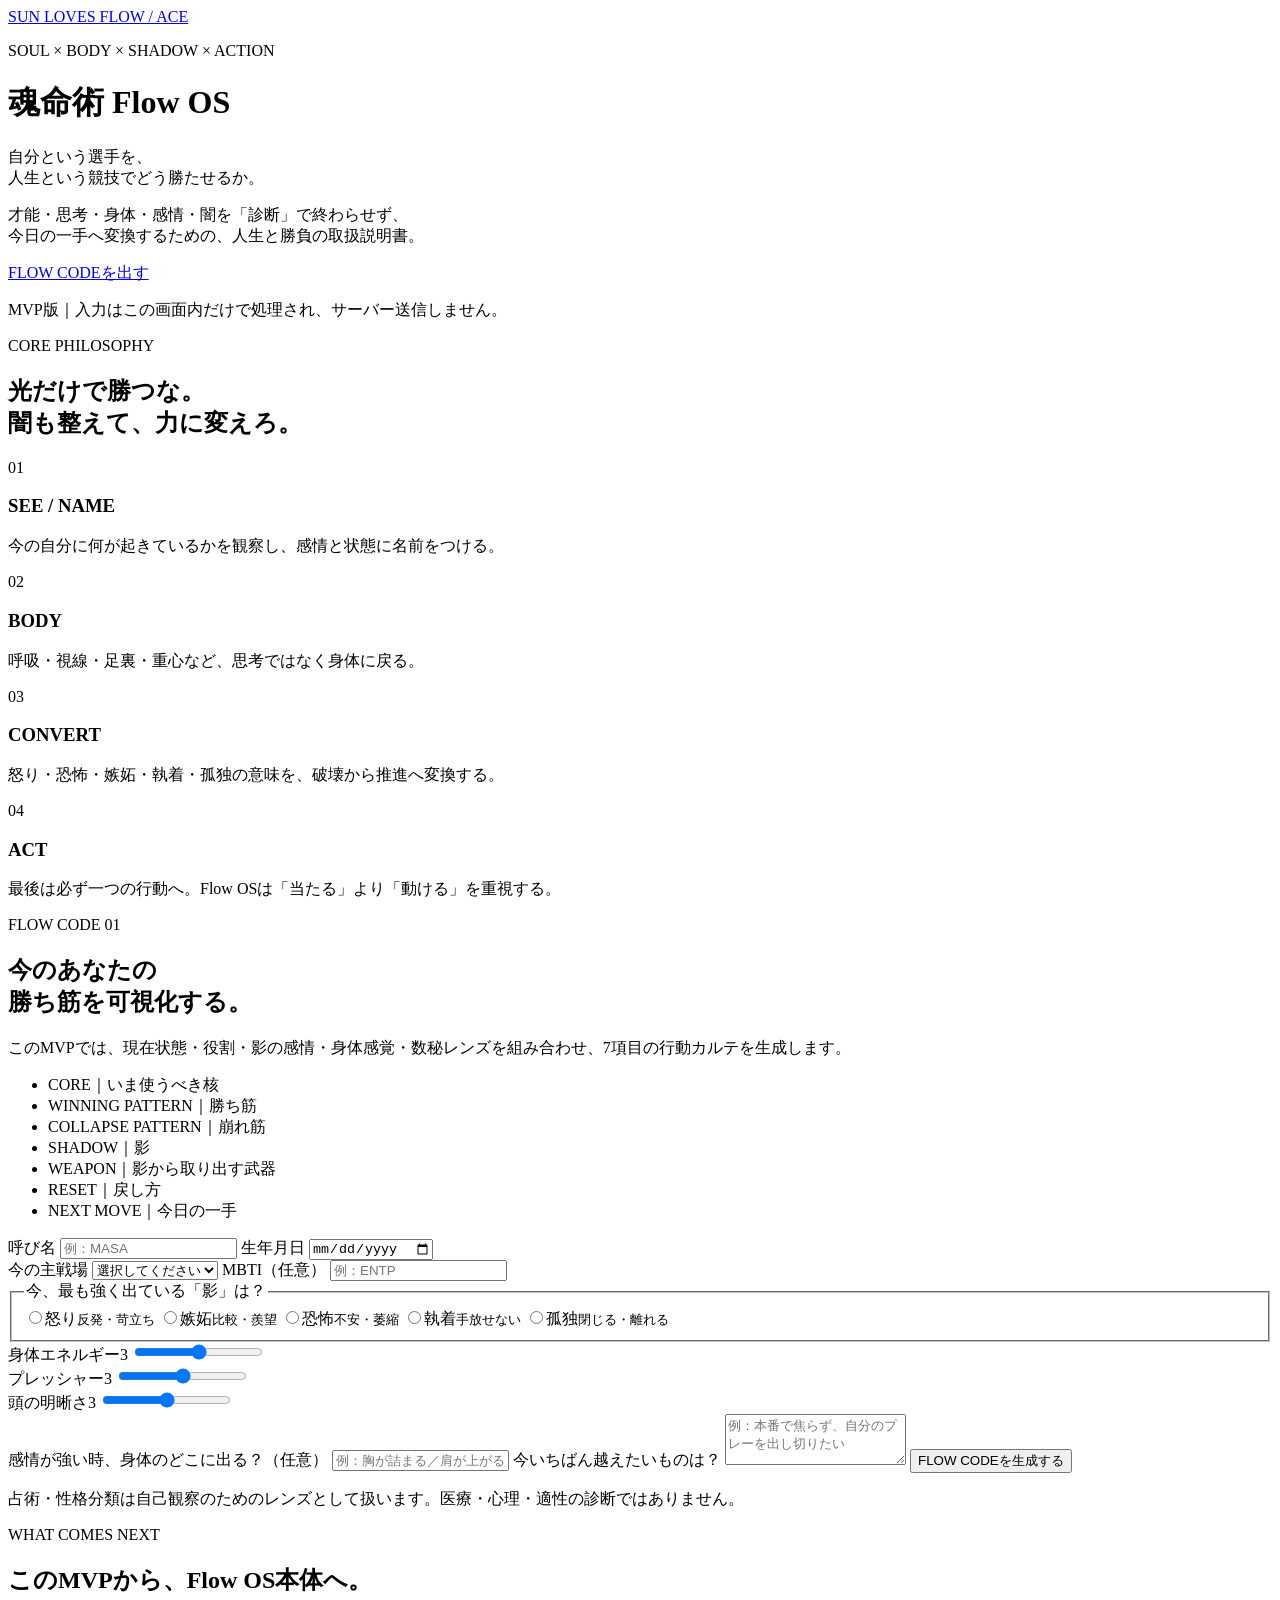
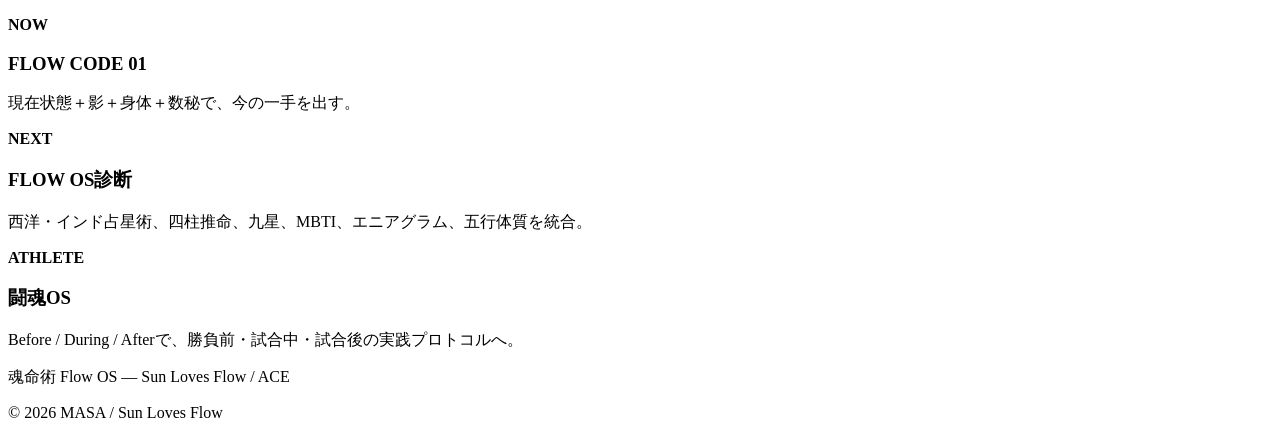
==== flow-os/index.html @ eaa421e2 "feat: add Flow OS diagnostic MVP" ====
<!DOCTYPE html>
<html lang="ja">
<head>
  <meta charset="UTF-8">
  <meta name="viewport" content="width=device-width, initial-scale=1.0">
  <meta name="description" content="魂命術 Flow OS｜自分という選手を、人生という競技でどう勝たせるか。">
  <title>魂命術 Flow OS｜人生と勝負の取扱説明書</title>
  <link rel="preconnect" href="https://fonts.googleapis.com">
  <link rel="preconnect" href="https://fonts.gstatic.com" crossorigin>
  <link href="https://fonts.googleapis.com/css2?family=Inter:wght@400;600;700;800&family=Noto+Sans+JP:wght@400;500;700;900&display=swap" rel="stylesheet">
  <link rel="stylesheet" href="./styles.css">
</head>
<body>
  <header class="hero">
    <div class="hero-glow hero-glow-a"></div>
    <div class="hero-glow hero-glow-b"></div>
    <div class="wrap hero-inner">
      <a class="brand" href="/">SUN LOVES FLOW / ACE</a>
      <p class="eyebrow">SOUL × BODY × SHADOW × ACTION</p>
      <h1>魂命術 <span>Flow OS</span></h1>
      <p class="hero-copy">自分という選手を、<br class="mobile-break">人生という競技でどう勝たせるか。</p>
      <p class="hero-sub">才能・思考・身体・感情・闇を「診断」で終わらせず、<br>今日の一手へ変換するための、人生と勝負の取扱説明書。</p>
      <a class="primary-button" href="#flow-check">FLOW CODEを出す</a>
      <p class="hero-note">MVP版｜入力はこの画面内だけで処理され、サーバー送信しません。</p>
    </div>
  </header>

  <main>
    <section class="concept section-dark">
      <div class="wrap">
        <p class="section-kicker">CORE PHILOSOPHY</p>
        <h2>光だけで勝つな。<br>闇も整えて、力に変えろ。</h2>
        <div class="concept-grid">
          <article class="concept-card">
            <span>01</span><h3>SEE / NAME</h3><p>今の自分に何が起きているかを観察し、感情と状態に名前をつける。</p>
          </article>
          <article class="concept-card">
            <span>02</span><h3>BODY</h3><p>呼吸・視線・足裏・重心など、思考ではなく身体に戻る。</p>
          </article>
          <article class="concept-card">
            <span>03</span><h3>CONVERT</h3><p>怒り・恐怖・嫉妬・執着・孤独の意味を、破壊から推進へ変換する。</p>
          </article>
          <article class="concept-card">
            <span>04</span><h3>ACT</h3><p>最後は必ず一つの行動へ。Flow OSは「当たる」より「動ける」を重視する。</p>
          </article>
        </div>
      </div>
    </section>

    <section id="flow-check" class="diagnosis-section">
      <div class="wrap diagnosis-layout">
        <aside class="diagnosis-intro">
          <p class="section-kicker">FLOW CODE 01</p>
          <h2>今のあなたの<br>勝ち筋を可視化する。</h2>
          <p>このMVPでは、現在状態・役割・影の感情・身体感覚・数秘レンズを組み合わせ、7項目の行動カルテを生成します。</p>
          <ul>
            <li>CORE｜いま使うべき核</li>
            <li>WINNING PATTERN｜勝ち筋</li>
            <li>COLLAPSE PATTERN｜崩れ筋</li>
            <li>SHADOW｜影</li>
            <li>WEAPON｜影から取り出す武器</li>
            <li>RESET｜戻し方</li>
            <li>NEXT MOVE｜今日の一手</li>
          </ul>
        </aside>

        <form id="flow-form" class="flow-form">
          <div class="field-grid two">
            <label class="field">
              <span>呼び名</span>
              <input id="name" name="name" type="text" placeholder="例：MASA" maxlength="24" required>
            </label>
            <label class="field">
              <span>生年月日</span>
              <input id="birthdate" name="birthdate" type="date" required>
            </label>
          </div>

          <div class="field-grid two">
            <label class="field">
              <span>今の主戦場</span>
              <select id="role" name="role" required>
                <option value="">選択してください</option>
                <option value="life">人生・自己理解</option>
                <option value="athlete">アスリート・競技</option>
                <option value="coach">指導者・コーチ</option>
                <option value="business">仕事・事業</option>
              </select>
            </label>
            <label class="field">
              <span>MBTI（任意）</span>
              <input id="mbti" name="mbti" type="text" placeholder="例：ENTP" maxlength="4" pattern="[A-Za-z]{4}">
            </label>
          </div>

          <fieldset class="fieldset">
            <legend>今、最も強く出ている「影」は？</legend>
            <div class="shadow-options">
              <label><input type="radio" name="shadow" value="anger" required><span>怒り<small>反発・苛立ち</small></span></label>
              <label><input type="radio" name="shadow" value="jealousy"><span>嫉妬<small>比較・羨望</small></span></label>
              <label><input type="radio" name="shadow" value="fear"><span>恐怖<small>不安・萎縮</small></span></label>
              <label><input type="radio" name="shadow" value="attachment"><span>執着<small>手放せない</small></span></label>
              <label><input type="radio" name="shadow" value="solitude"><span>孤独<small>閉じる・離れる</small></span></label>
            </div>
          </fieldset>

          <div class="slider-block">
            <div class="slider-row">
              <label for="energy">身体エネルギー</label><output id="energy-output">3</output>
              <input id="energy" type="range" min="1" max="5" value="3">
            </div>
            <div class="slider-row">
              <label for="pressure">プレッシャー</label><output id="pressure-output">3</output>
              <input id="pressure" type="range" min="1" max="5" value="3">
            </div>
            <div class="slider-row">
              <label for="clarity">頭の明晰さ</label><output id="clarity-output">3</output>
              <input id="clarity" type="range" min="1" max="5" value="3">
            </div>
          </div>

          <label class="field">
            <span>感情が強い時、身体のどこに出る？（任意）</span>
            <input id="bodySignal" type="text" placeholder="例：胸が詰まる／肩が上がる／胃が重い" maxlength="80">
          </label>

          <label class="field">
            <span>今いちばん越えたいものは？</span>
            <textarea id="challenge" rows="3" placeholder="例：本番で焦らず、自分のプレーを出し切りたい" maxlength="180" required></textarea>
          </label>

          <button class="primary-button form-submit" type="submit">FLOW CODEを生成する</button>
          <p class="form-disclaimer">占術・性格分類は自己観察のためのレンズとして扱います。医療・心理・適性の診断ではありません。</p>
        </form>
      </div>
    </section>

    <section id="result" class="result-section" hidden>
      <div class="wrap">
        <div class="result-head">
          <div>
            <p class="section-kicker">YOUR FLOW CODE</p>
            <h2><span id="result-name"></span> の取扱説明書</h2>
          </div>
          <div class="code-badge"><span id="flow-number">0</span><small>FLOW NUMBER</small></div>
        </div>

        <div class="result-summary">
          <p id="result-summary"></p>
        </div>

        <div class="result-grid">
          <article class="result-card"><span class="result-index">01</span><h3>CORE</h3><p id="core-result"></p></article>
          <article class="result-card"><span class="result-index">02</span><h3>WINNING PATTERN</h3><p id="winning-result"></p></article>
          <article class="result-card"><span class="result-index">03</span><h3>COLLAPSE PATTERN</h3><p id="collapse-result"></p></article>
          <article class="result-card shadow-card"><span class="result-index">04</span><h3>SHADOW</h3><p id="shadow-result"></p></article>
          <article class="result-card weapon-card"><span class="result-index">05</span><h3>WEAPON</h3><p id="weapon-result"></p></article>
          <article class="result-card"><span class="result-index">06</span><h3>RESET</h3><p id="reset-result"></p></article>
          <article class="result-card next-card"><span class="result-index">07</span><h3>NEXT MOVE</h3><p id="next-result"></p></article>
        </div>

        <div class="protocol">
          <p class="section-kicker">SHADOW ALCHEMY</p>
          <h3>闇の変換プロトコル</h3>
          <div class="protocol-flow">
            <span>SEE</span><i>→</i><span>NAME</span><i>→</i><span>BODY</span><i>→</i><span>CONVERT</span><i>→</i><span>ACT</span>
          </div>
          <p id="protocol-result"></p>
        </div>

        <button id="retry-button" class="secondary-button" type="button">もう一度診断する</button>
      </div>
    </section>

    <section class="roadmap section-dark">
      <div class="wrap">
        <p class="section-kicker">WHAT COMES NEXT</p>
        <h2>このMVPから、Flow OS本体へ。</h2>
        <div class="roadmap-grid">
          <div><strong>NOW</strong><h3>FLOW CODE 01</h3><p>現在状態＋影＋身体＋数秘で、今の一手を出す。</p></div>
          <div><strong>NEXT</strong><h3>FLOW OS診断</h3><p>西洋・インド占星術、四柱推命、九星、MBTI、エニアグラム、五行体質を統合。</p></div>
          <div><strong>ATHLETE</strong><h3>闘魂OS</h3><p>Before / During / Afterで、勝負前・試合中・試合後の実践プロトコルへ。</p></div>
        </div>
      </div>
    </section>
  </main>

  <footer>
    <div class="wrap footer-inner">
      <p>魂命術 Flow OS — Sun Loves Flow / ACE</p>
      <p>© 2026 MASA / Sun Loves Flow</p>
    </div>
  </footer>

  <script src="./app.js"></script>
</body>
</html>
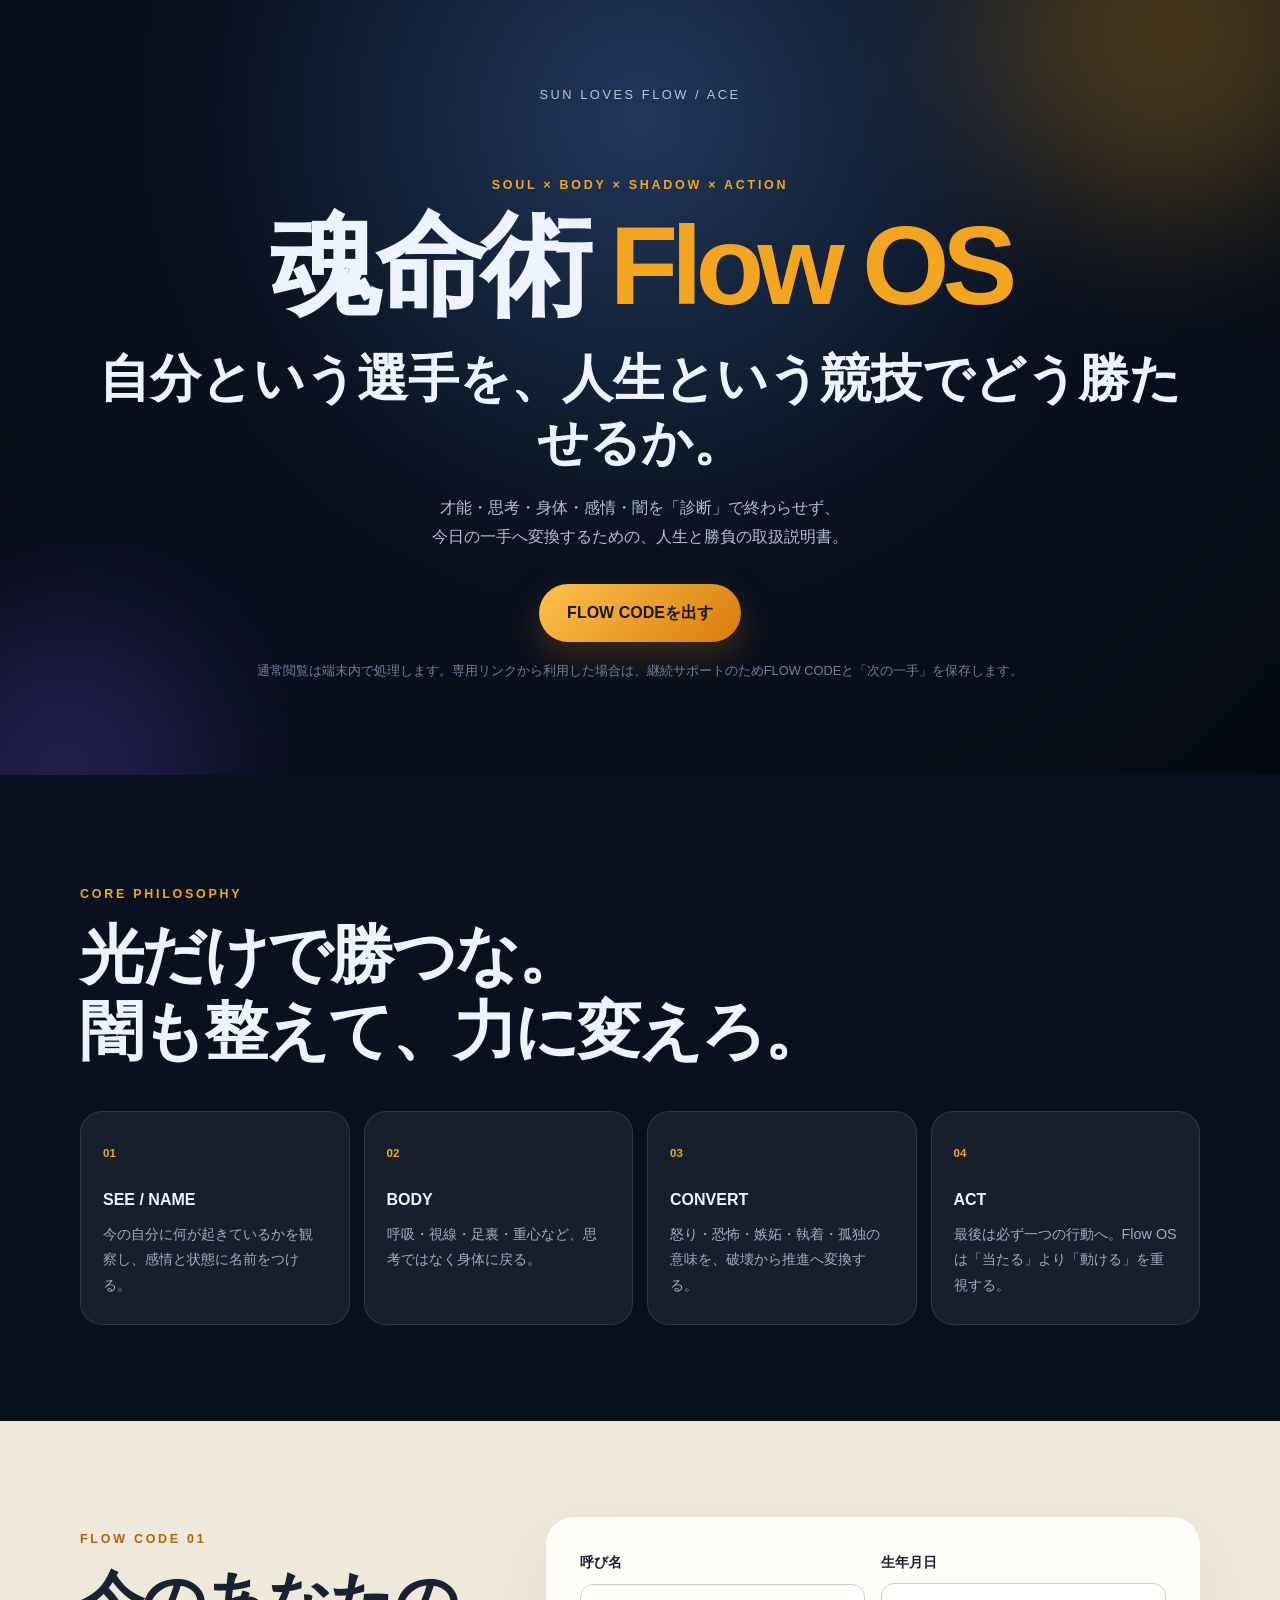
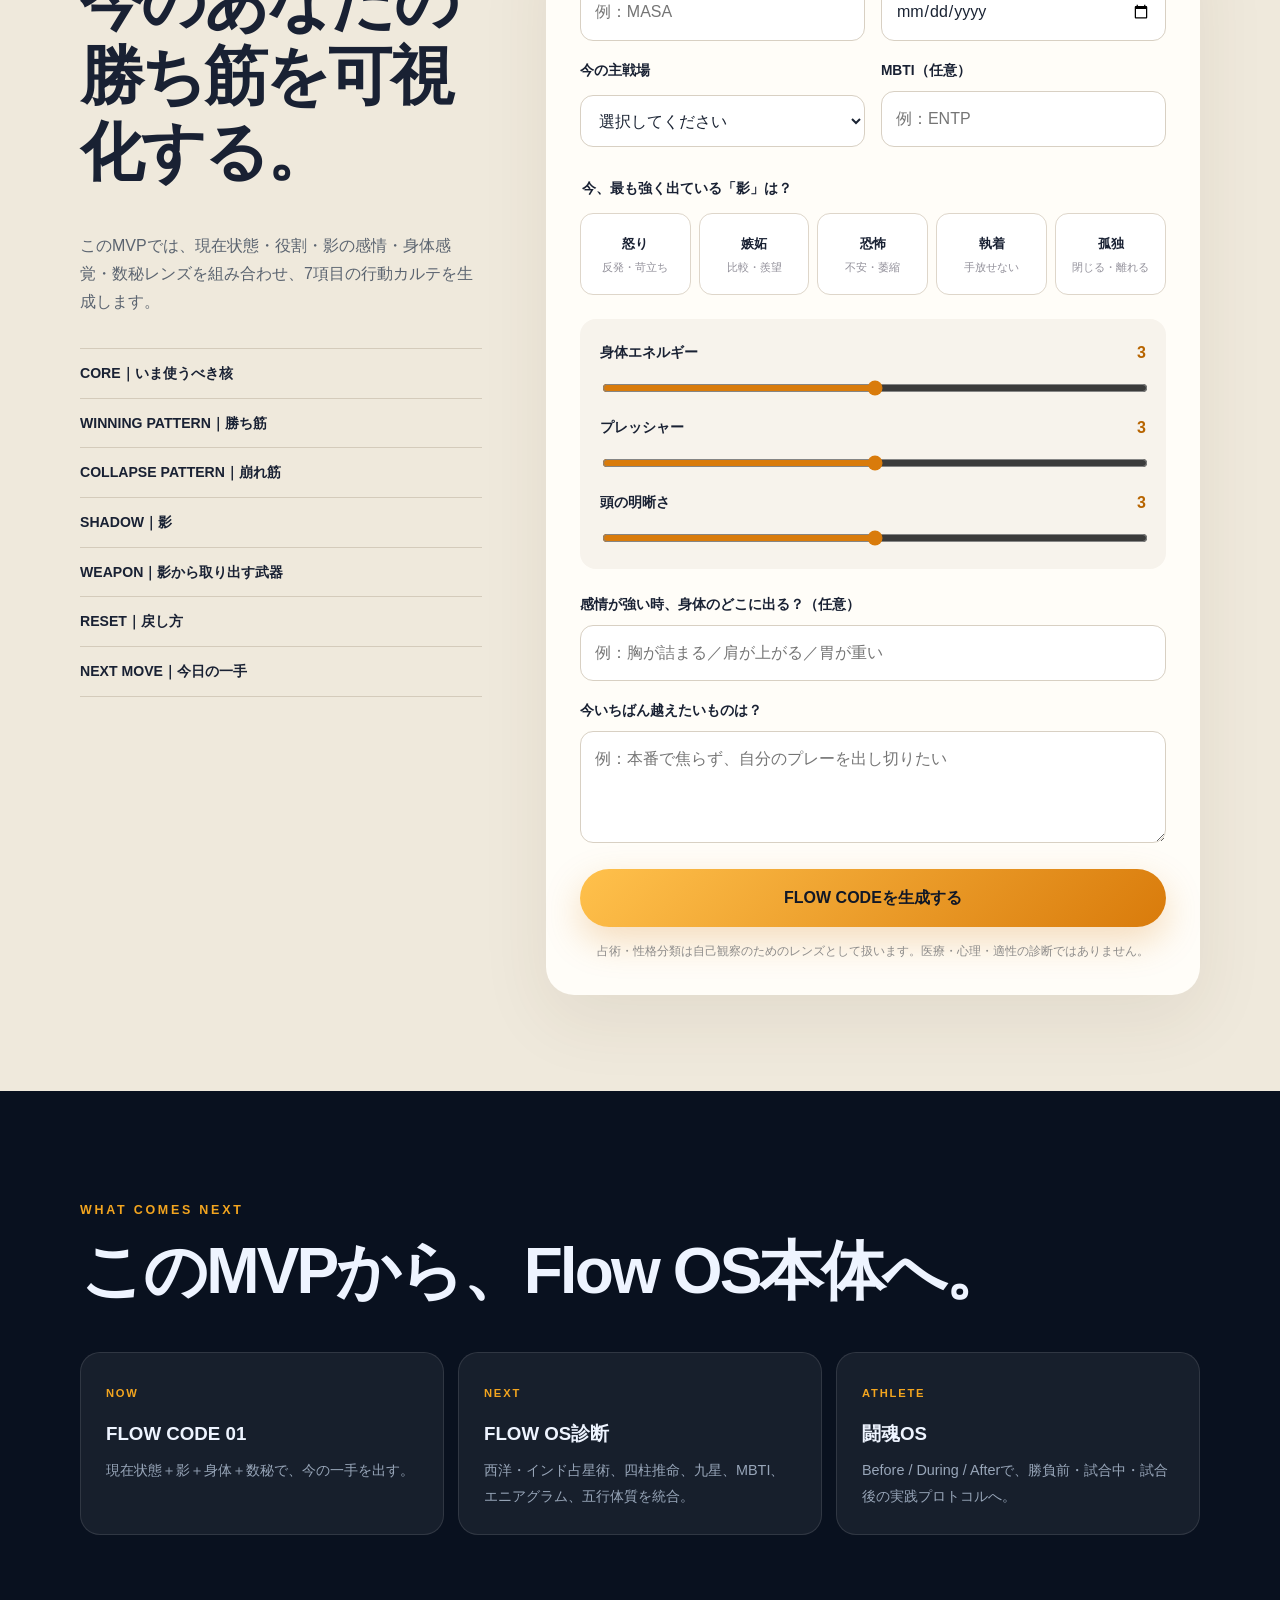
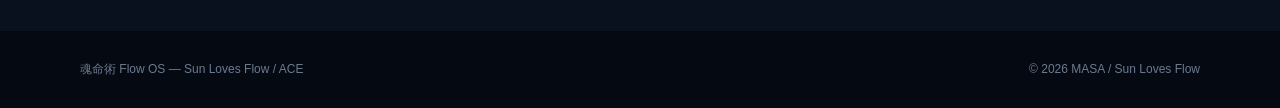
==== commit 2c392b37: "feat: disclose token persistence and protect referrer" ====
--- a/flow-os/index.html
+++ b/flow-os/index.html
@@ -3,6 +3,7 @@
 <head>
   <meta charset="UTF-8">
   <meta name="viewport" content="width=device-width, initial-scale=1.0">
+  <meta name="referrer" content="no-referrer">
   <meta name="description" content="魂命術 Flow OS｜自分という選手を、人生という競技でどう勝たせるか。">
   <title>魂命術 Flow OS｜人生と勝負の取扱説明書</title>
   <link rel="preconnect" href="https://fonts.googleapis.com">
@@ -21,7 +22,7 @@
       <p class="hero-copy">自分という選手を、<br class="mobile-break">人生という競技でどう勝たせるか。</p>
       <p class="hero-sub">才能・思考・身体・感情・闇を「診断」で終わらせず、<br>今日の一手へ変換するための、人生と勝負の取扱説明書。</p>
       <a class="primary-button" href="#flow-check">FLOW CODEを出す</a>
-      <p class="hero-note">MVP版｜入力はこの画面内だけで処理され、サーバー送信しません。</p>
+      <p class="hero-note">通常閲覧は端末内で処理します。専用リンクから利用した場合は、継続サポートのためFLOW CODEと「次の一手」を保存します。</p>
     </div>
   </header>
 
@@ -148,6 +149,7 @@
         <div class="result-summary">
           <p id="result-summary"></p>
         </div>
+        <p id="save-status" class="result-save-status" aria-live="polite"></p>
 
         <div class="result-grid">
           <article class="result-card"><span class="result-index">01</span><h3>CORE</h3><p id="core-result"></p></article>
--- a/flow-os/styles.css
+++ b/flow-os/styles.css
@@ -0,0 +1,167 @@
+:root {
+  --bg: #09111f;
+  --bg-soft: #101a2b;
+  --panel: rgba(255,255,255,.06);
+  --panel-border: rgba(255,255,255,.11);
+  --ink: #eef4ff;
+  --muted: #95a3b8;
+  --sun: #f3a51f;
+  --sun-2: #d97b0b;
+  --earth: #d9d2c3;
+  --shadow: #7d5cff;
+  --ok: #63d9a3;
+  --radius: 22px;
+}
+
+* { box-sizing: border-box; }
+html { scroll-behavior: smooth; }
+body {
+  margin: 0;
+  font-family: Inter, "Noto Sans JP", sans-serif;
+  background: #f4f0e7;
+  color: #192133;
+  line-height: 1.75;
+}
+a { color: inherit; }
+button, input, select, textarea { font: inherit; }
+button { cursor: pointer; }
+.wrap { width: min(1120px, calc(100% - 36px)); margin: 0 auto; }
+
+.hero {
+  min-height: 86vh;
+  background: radial-gradient(circle at 50% 15%, #21375a 0, var(--bg) 48%, #050a12 100%);
+  color: var(--ink);
+  position: relative;
+  display: grid;
+  place-items: center;
+  overflow: hidden;
+}
+.hero-glow { position: absolute; border-radius: 50%; filter: blur(80px); opacity: .25; }
+.hero-glow-a { width: 380px; height: 380px; background: var(--sun); top: -160px; right: -80px; }
+.hero-glow-b { width: 320px; height: 320px; background: var(--shadow); bottom: -160px; left: -100px; }
+.hero-inner { text-align: center; position: relative; z-index: 2; padding: 80px 0; }
+.brand { display: inline-block; text-decoration: none; color: #b8c3d5; font-size: .8rem; letter-spacing: .2em; margin-bottom: 56px; }
+.eyebrow, .section-kicker { color: var(--sun); font-size: .78rem; font-weight: 800; letter-spacing: .22em; text-transform: uppercase; }
+.hero h1 { font-size: clamp(3.2rem, 9vw, 7rem); line-height: .95; margin: 16px 0 28px; letter-spacing: -.06em; }
+.hero h1 span { color: var(--sun); }
+.hero-copy { font-weight: 900; font-size: clamp(1.7rem, 4vw, 3.2rem); line-height: 1.25; margin: 0 0 18px; }
+.hero-sub { color: #b2bfd2; max-width: 720px; margin: 0 auto 34px; font-size: 1.02rem; }
+.hero-note { color: #6f809b; margin-top: 18px; font-size: .8rem; }
+.mobile-break { display: none; }
+
+.primary-button, .secondary-button {
+  border: 0;
+  border-radius: 999px;
+  padding: 15px 28px;
+  font-weight: 800;
+  text-decoration: none;
+  display: inline-flex;
+  align-items: center;
+  justify-content: center;
+  transition: transform .2s ease, box-shadow .2s ease;
+}
+.primary-button { color: #111827; background: linear-gradient(135deg, #ffc14c, var(--sun-2)); box-shadow: 0 14px 36px rgba(217,123,11,.25); }
+.primary-button:hover, .secondary-button:hover { transform: translateY(-2px); }
+.secondary-button { color: var(--ink); background: transparent; border: 1px solid var(--panel-border); }
+
+section { padding: 96px 0; }
+.section-dark { background: var(--bg); color: var(--ink); }
+.section-dark h2, .roadmap h2 { color: var(--ink); }
+.concept h2, .roadmap h2, .diagnosis-intro h2, .result-head h2 { font-size: clamp(2.1rem, 5vw, 4rem); line-height: 1.18; margin: 10px 0 42px; letter-spacing: -.045em; }
+.concept-grid { display: grid; grid-template-columns: repeat(4,1fr); gap: 14px; }
+.concept-card { background: var(--panel); border: 1px solid var(--panel-border); padding: 26px 22px; border-radius: var(--radius); }
+.concept-card > span { font-size: .72rem; color: var(--sun); font-weight: 800; }
+.concept-card h3 { font-size: 1rem; margin: 20px 0 8px; }
+.concept-card p { margin: 0; color: #9eabc0; font-size: .9rem; }
+
+.diagnosis-section { background: #efe9dc; }
+.diagnosis-layout { display: grid; grid-template-columns: .86fr 1.4fr; gap: 64px; align-items: start; }
+.diagnosis-intro { position: sticky; top: 28px; }
+.diagnosis-intro .section-kicker { color: #b76400; }
+.diagnosis-intro p { color: #5b6470; }
+.diagnosis-intro ul { padding: 0; list-style: none; margin: 32px 0 0; border-top: 1px solid #d4cbbb; }
+.diagnosis-intro li { padding: 12px 0; border-bottom: 1px solid #d4cbbb; font-size: .88rem; font-weight: 700; }
+.flow-form { background: #fffdf8; padding: 34px; border-radius: 28px; box-shadow: 0 24px 70px rgba(72,52,25,.08); }
+.field-grid { display: grid; gap: 16px; }
+.field-grid.two { grid-template-columns: 1fr 1fr; }
+.field { display: grid; gap: 8px; margin-bottom: 18px; }
+.field > span, .fieldset legend, .slider-row label { font-weight: 800; font-size: .86rem; }
+input, select, textarea {
+  width: 100%; border: 1px solid #d8d0c3; background: #fff; border-radius: 13px; padding: 13px 14px; color: #1a2333; outline: none;
+}
+input:focus, select:focus, textarea:focus { border-color: var(--sun-2); box-shadow: 0 0 0 3px rgba(217,123,11,.1); }
+.fieldset { border: 0; padding: 0; margin: 12px 0 22px; }
+.fieldset legend { margin-bottom: 12px; }
+.shadow-options { display: grid; grid-template-columns: repeat(5,1fr); gap: 8px; }
+.shadow-options label input { position: absolute; opacity: 0; pointer-events: none; }
+.shadow-options label span { display: grid; min-height: 82px; place-content: center; text-align: center; gap: 3px; border: 1px solid #ded6ca; border-radius: 13px; padding: 10px 6px; cursor: pointer; font-weight: 800; font-size: .84rem; background: #fff; }
+.shadow-options small { display: block; color: #92909a; font-size: .66rem; font-weight: 500; }
+.shadow-options input:checked + span { border-color: #7d5cff; background: #f1eeff; color: #4c36b6; box-shadow: inset 0 0 0 1px #7d5cff; }
+.slider-block { margin: 24px 0; padding: 20px; background: #f7f3ec; border-radius: 16px; }
+.slider-row { display: grid; grid-template-columns: 1fr 32px; align-items: center; gap: 10px; margin-bottom: 15px; }
+.slider-row:last-child { margin-bottom: 0; }
+.slider-row input { grid-column: 1 / -1; padding: 0; accent-color: var(--sun-2); }
+.slider-row output { font-weight: 900; color: #b76400; text-align: right; }
+.form-submit { width: 100%; margin-top: 8px; }
+.form-disclaimer { font-size: .72rem; color: #8c8b8a; margin: 14px 4px 0; text-align: center; }
+
+.result-section { background: #07101d; color: var(--ink); }
+.result-head { display: flex; justify-content: space-between; align-items: end; gap: 24px; margin-bottom: 28px; }
+.result-head h2 { margin-bottom: 0; }
+.code-badge { min-width: 120px; aspect-ratio: 1; border: 1px solid var(--panel-border); border-radius: 50%; display: grid; place-items: center; align-content: center; background: radial-gradient(circle, rgba(243,165,31,.15), transparent 70%); }
+.code-badge span { font-size: 2.8rem; line-height: 1; font-weight: 900; color: var(--sun); }
+.code-badge small { font-size: .55rem; color: #8490a3; letter-spacing: .14em; margin-top: 7px; }
+.result-summary { padding: 24px 26px; margin-bottom: 20px; border-radius: 18px; background: linear-gradient(135deg, rgba(243,165,31,.14), rgba(125,92,255,.08)); border: 1px solid rgba(243,165,31,.22); }
+.result-summary p { margin: 0; font-size: 1.06rem; font-weight: 700; }
+.result-grid { display: grid; grid-template-columns: repeat(2,1fr); gap: 14px; }
+.result-card { position: relative; min-height: 210px; padding: 26px; background: var(--panel); border: 1px solid var(--panel-border); border-radius: 20px; overflow: hidden; }
+.result-card h3 { margin: 24px 0 12px; font-size: .88rem; letter-spacing: .1em; color: #d9e1ee; }
+.result-card p { margin: 0; color: #aeb9ca; }
+.result-index { position: absolute; right: 20px; top: 15px; font-size: 2.6rem; font-weight: 900; color: rgba(255,255,255,.04); }
+.shadow-card { background: linear-gradient(150deg, rgba(125,92,255,.14), rgba(255,255,255,.05)); }
+.weapon-card { background: linear-gradient(150deg, rgba(243,165,31,.14), rgba(255,255,255,.05)); }
+.next-card { grid-column: 1 / -1; min-height: 170px; border-color: rgba(99,217,163,.28); }
+.next-card h3 { color: var(--ok); }
+.protocol { margin-top: 16px; padding: 32px; border-radius: 22px; background: #0e1b2d; border: 1px solid #1e3049; }
+.protocol h3 { margin: 7px 0 18px; font-size: 1.6rem; }
+.protocol-flow { display: flex; flex-wrap: wrap; gap: 10px; align-items: center; margin: 0 0 18px; }
+.protocol-flow span { padding: 7px 11px; border-radius: 999px; background: #17283e; font-size: .72rem; font-weight: 800; color: var(--sun); }
+.protocol-flow i { color: #52647d; font-style: normal; }
+.protocol p:last-child { color: #aeb9ca; margin-bottom: 0; }
+.result-section .secondary-button { margin-top: 24px; }
+
+.roadmap-grid { display: grid; grid-template-columns: repeat(3,1fr); gap: 14px; }
+.roadmap-grid > div { padding: 25px; border-radius: 20px; border: 1px solid var(--panel-border); background: var(--panel); }
+.roadmap-grid strong { color: var(--sun); font-size: .7rem; letter-spacing: .16em; }
+.roadmap-grid h3 { margin: 12px 0 8px; }
+.roadmap-grid p { color: #98a6b9; margin: 0; font-size: .9rem; }
+footer { background: #050a12; color: #6c7a90; padding: 28px 0; font-size: .75rem; }
+.footer-inner { display: flex; justify-content: space-between; gap: 20px; }
+.footer-inner p { margin: 0; }
+
+[hidden] { display: none !important; }
+
+@media (max-width: 880px) {
+  .concept-grid { grid-template-columns: repeat(2,1fr); }
+  .diagnosis-layout { grid-template-columns: 1fr; gap: 30px; }
+  .diagnosis-intro { position: static; }
+  .shadow-options { grid-template-columns: repeat(2,1fr); }
+  .roadmap-grid { grid-template-columns: 1fr; }
+}
+
+@media (max-width: 620px) {
+  .wrap { width: min(100% - 24px, 1120px); }
+  section { padding: 72px 0; }
+  .brand { margin-bottom: 38px; }
+  .mobile-break { display: block; }
+  .hero h1 { font-size: clamp(3rem, 18vw, 5rem); }
+  .hero-sub br { display: none; }
+  .concept-grid, .field-grid.two, .result-grid { grid-template-columns: 1fr; }
+  .flow-form { padding: 22px 17px; border-radius: 22px; }
+  .shadow-options { grid-template-columns: 1fr 1fr; }
+  .result-head { align-items: center; }
+  .code-badge { min-width: 92px; }
+  .result-head h2 { font-size: 2.15rem; }
+  .next-card { grid-column: auto; }
+  .footer-inner { flex-direction: column; }
+}
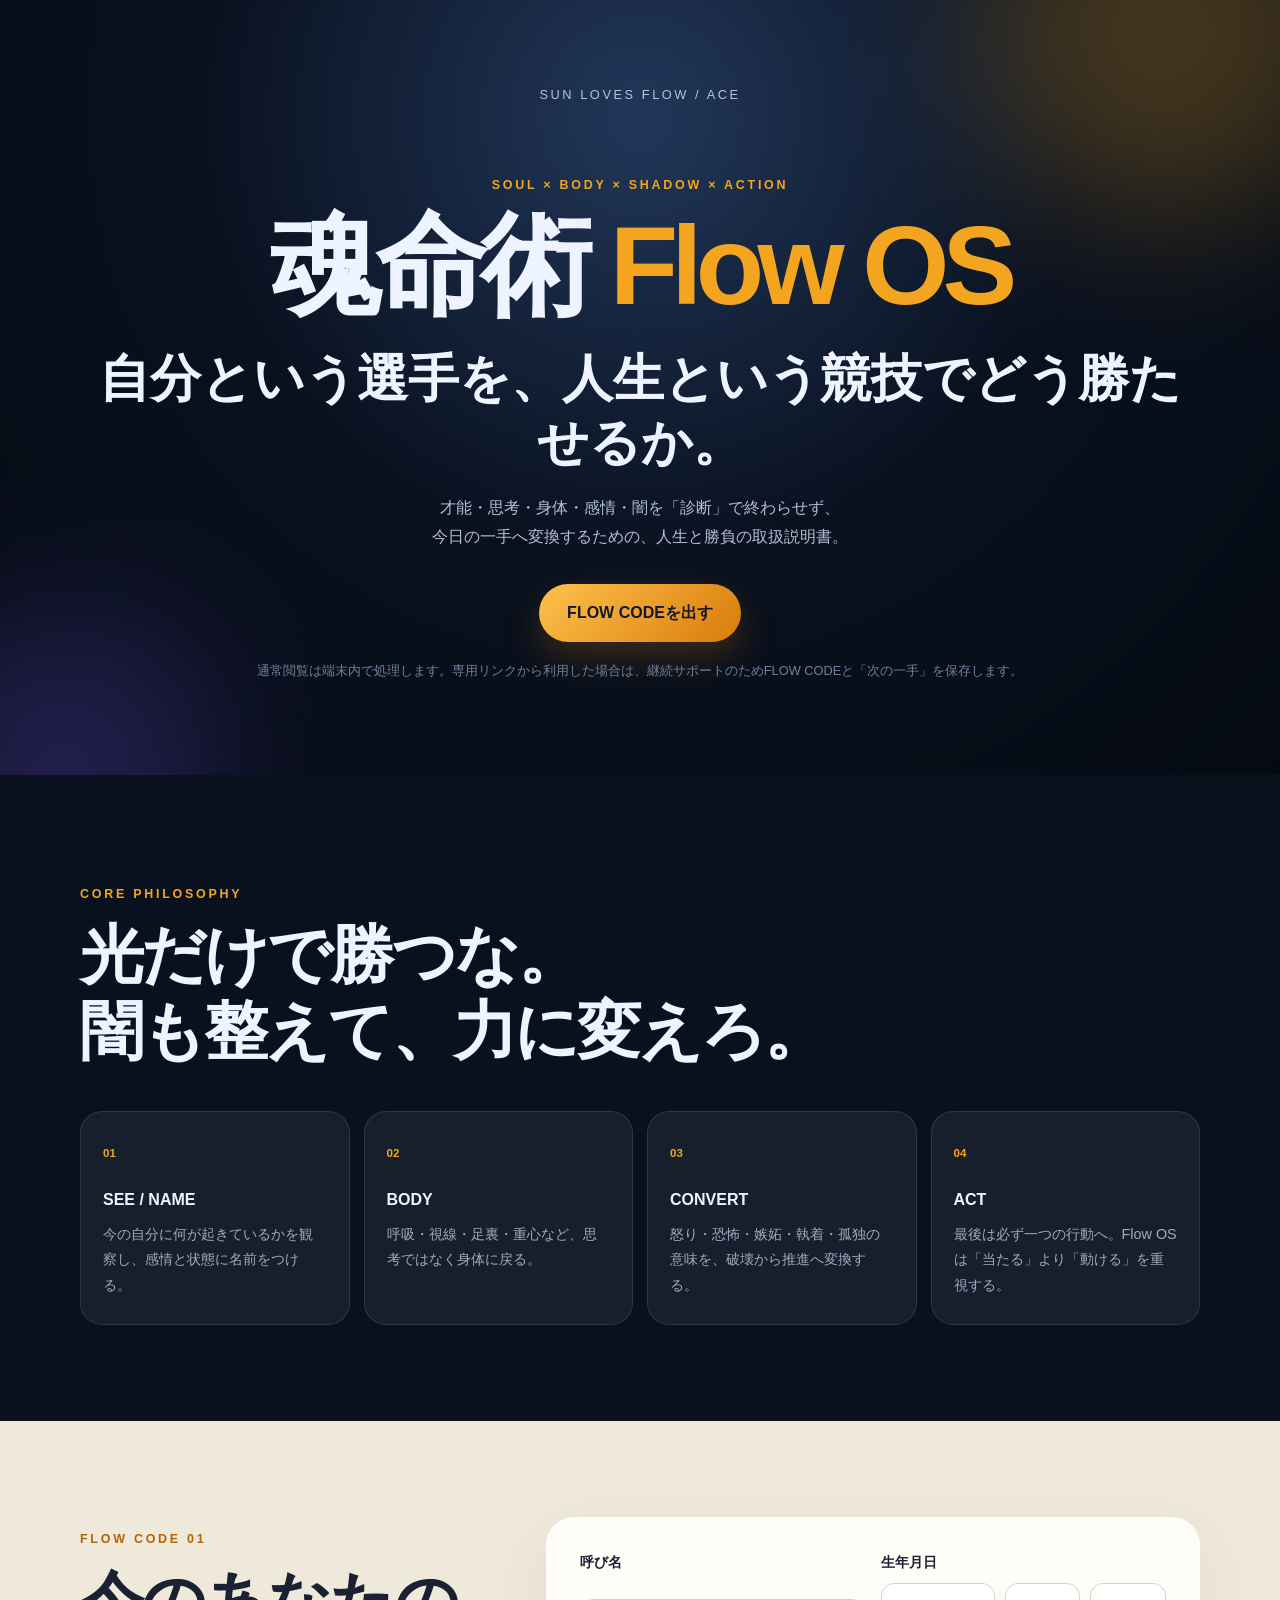
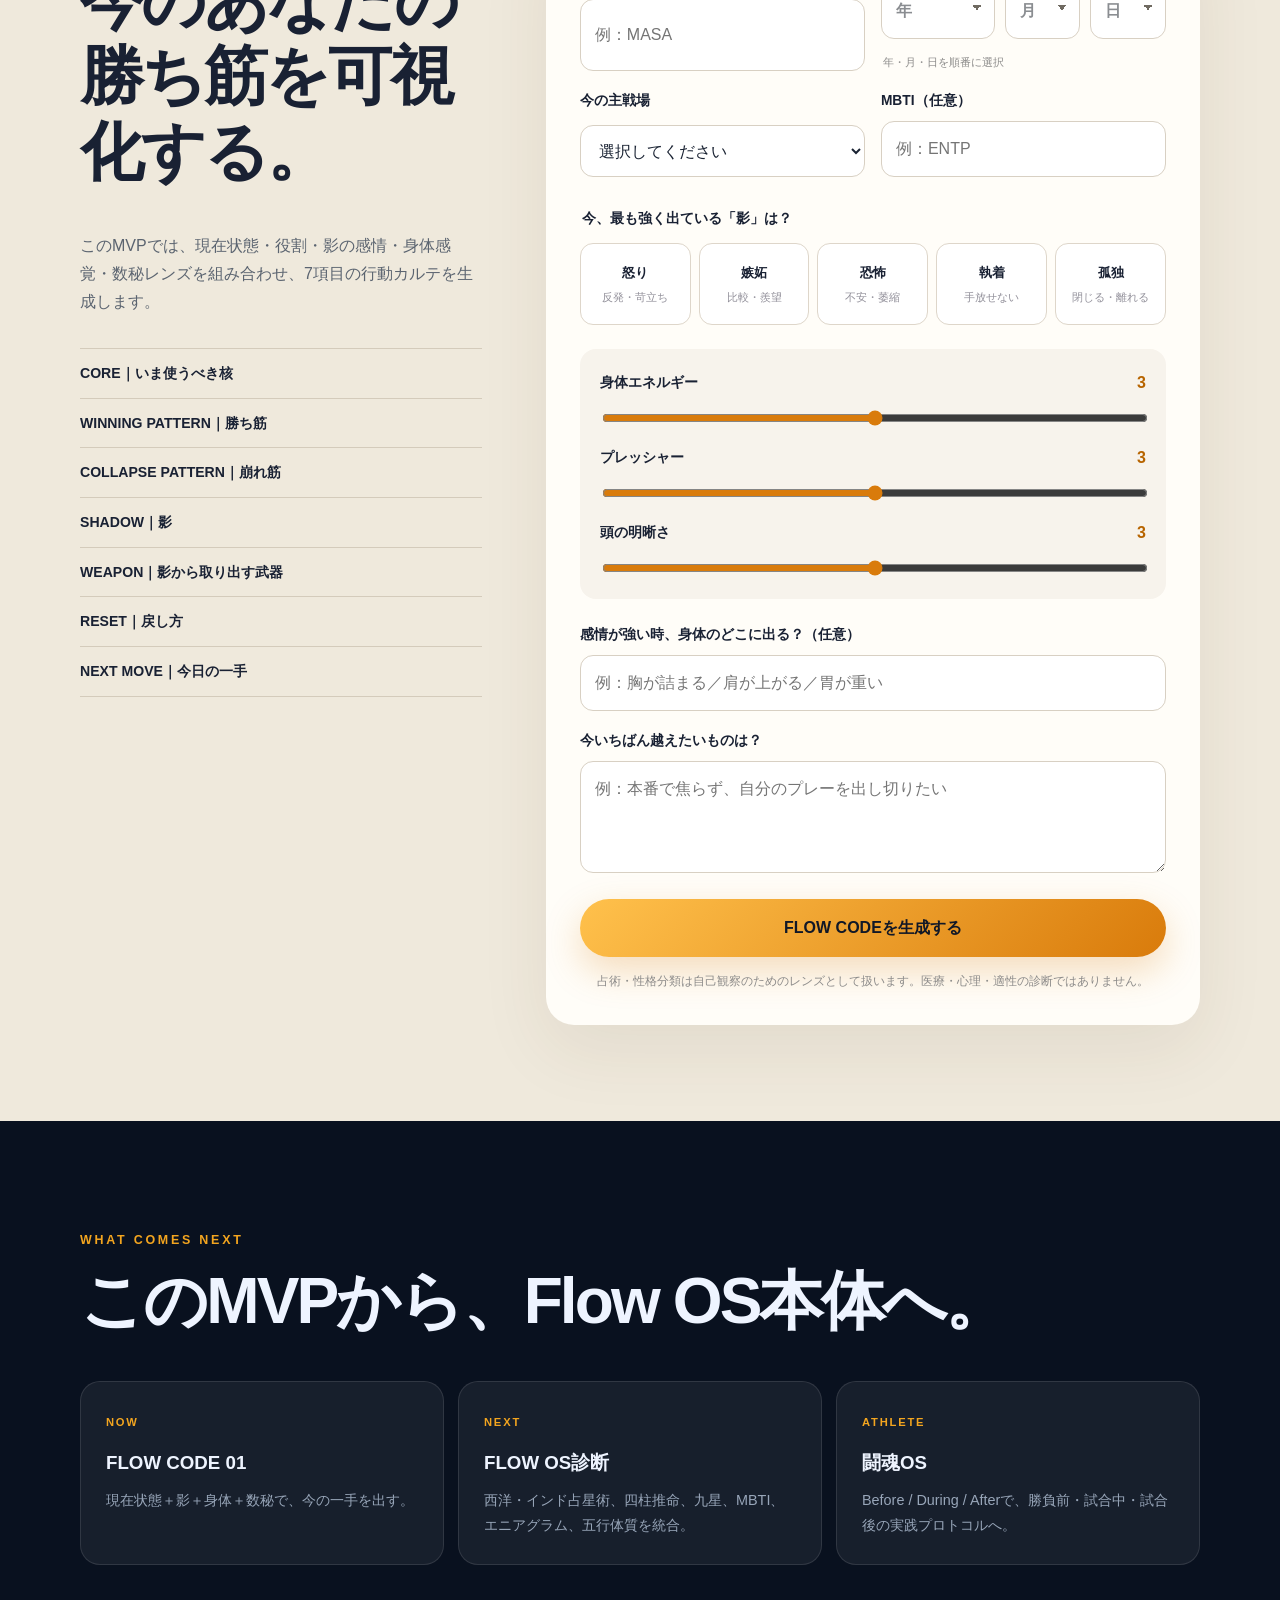
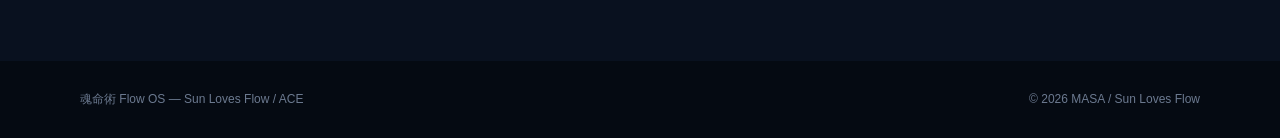
==== commit 915642ac: "feat: replace birthdate field with segmented picker" ====
--- a/flow-os/index.html
+++ b/flow-os/index.html
@@ -10,6 +10,7 @@
   <link rel="preconnect" href="https://fonts.gstatic.com" crossorigin>
   <link href="https://fonts.googleapis.com/css2?family=Inter:wght@400;600;700;800&family=Noto+Sans+JP:wght@400;500;700;900&display=swap" rel="stylesheet">
   <link rel="stylesheet" href="./styles.css">
+  <link rel="stylesheet" href="./birthdate.css">
 </head>
 <body>
   <header class="hero">
@@ -71,10 +72,28 @@
               <span>呼び名</span>
               <input id="name" name="name" type="text" placeholder="例：MASA" maxlength="24" required>
             </label>
-            <label class="field">
+            <div class="field birthdate-field">
               <span>生年月日</span>
-              <input id="birthdate" name="birthdate" type="date" required>
-            </label>
+              <div class="birthdate-picker" role="group" aria-label="生年月日">
+                <div class="birthdate-part">
+                  <select id="birth-year" aria-label="生まれた年" required>
+                    <option value="">年</option>
+                  </select>
+                </div>
+                <div class="birthdate-part">
+                  <select id="birth-month" aria-label="生まれた月" required>
+                    <option value="">月</option>
+                  </select>
+                </div>
+                <div class="birthdate-part">
+                  <select id="birth-day" aria-label="生まれた日" required>
+                    <option value="">日</option>
+                  </select>
+                </div>
+              </div>
+              <input id="birthdate" name="birthdate" type="hidden">
+              <small class="birthdate-hint">年・月・日を順番に選択</small>
+            </div>
           </div>
 
           <div class="field-grid two">
@@ -151,6 +170,16 @@
         </div>
         <p id="save-status" class="result-save-status" aria-live="polite"></p>
 
+        <div id="ai-mirror" class="protocol" hidden>
+          <p class="section-kicker">AI MIRROR</p>
+          <h3 id="ai-title">今のあなたへの鏡</h3>
+          <p id="ai-mirror-text"></p>
+          <p><strong>SHADOW REFRAME｜</strong><span id="ai-shadow"></span></p>
+          <p><strong>BODY CUE｜</strong><span id="ai-body"></span></p>
+          <p><strong>NEXT MOVE｜</strong><span id="ai-next"></span></p>
+          <p><strong>QUESTION｜</strong><span id="ai-question"></span></p>
+        </div>
+
         <div class="result-grid">
           <article class="result-card"><span class="result-index">01</span><h3>CORE</h3><p id="core-result"></p></article>
           <article class="result-card"><span class="result-index">02</span><h3>WINNING PATTERN</h3><p id="winning-result"></p></article>
@@ -194,6 +223,7 @@
     </div>
   </footer>
 
+  <script src="./birthdate.js"></script>
   <script src="./app.js"></script>
 </body>
 </html>
--- a/flow-os/birthdate.css
+++ b/flow-os/birthdate.css
@@ -0,0 +1,60 @@
+.birthdate-field { grid-column: auto; }
+
+.birthdate-picker {
+  display: grid;
+  grid-template-columns: 1.35fr .9fr .9fr;
+  gap: 10px;
+}
+
+.birthdate-part {
+  position: relative;
+}
+
+.birthdate-part select {
+  width: 100%;
+  min-height: 50px;
+  appearance: none;
+  -webkit-appearance: none;
+  padding: 13px 38px 13px 14px;
+  border: 1px solid #d8d0c3;
+  border-radius: 13px;
+  background:
+    linear-gradient(45deg, transparent 50%, #6f6a61 50%) calc(100% - 17px) 21px/5px 5px no-repeat,
+    linear-gradient(135deg, #6f6a61 50%, transparent 50%) calc(100% - 12px) 21px/5px 5px no-repeat,
+    #fff;
+  color: #1a2333;
+  font-weight: 700;
+  outline: none;
+  cursor: pointer;
+}
+
+.birthdate-part select:focus {
+  border-color: var(--sun-2);
+  box-shadow: 0 0 0 3px rgba(217,123,11,.1);
+}
+
+.birthdate-part select:invalid,
+.birthdate-part select:has(option[value=""]:checked) {
+  color: #8a8d91;
+}
+
+.birthdate-hint {
+  margin: 7px 2px 0;
+  font-size: .7rem;
+  line-height: 1.5;
+  color: #8c8b8a;
+}
+
+@media (max-width: 620px) {
+  .birthdate-picker {
+    grid-template-columns: 1.4fr .85fr .85fr;
+    gap: 7px;
+  }
+
+  .birthdate-part select {
+    min-height: 52px;
+    padding-left: 11px;
+    padding-right: 30px;
+    font-size: .95rem;
+  }
+}
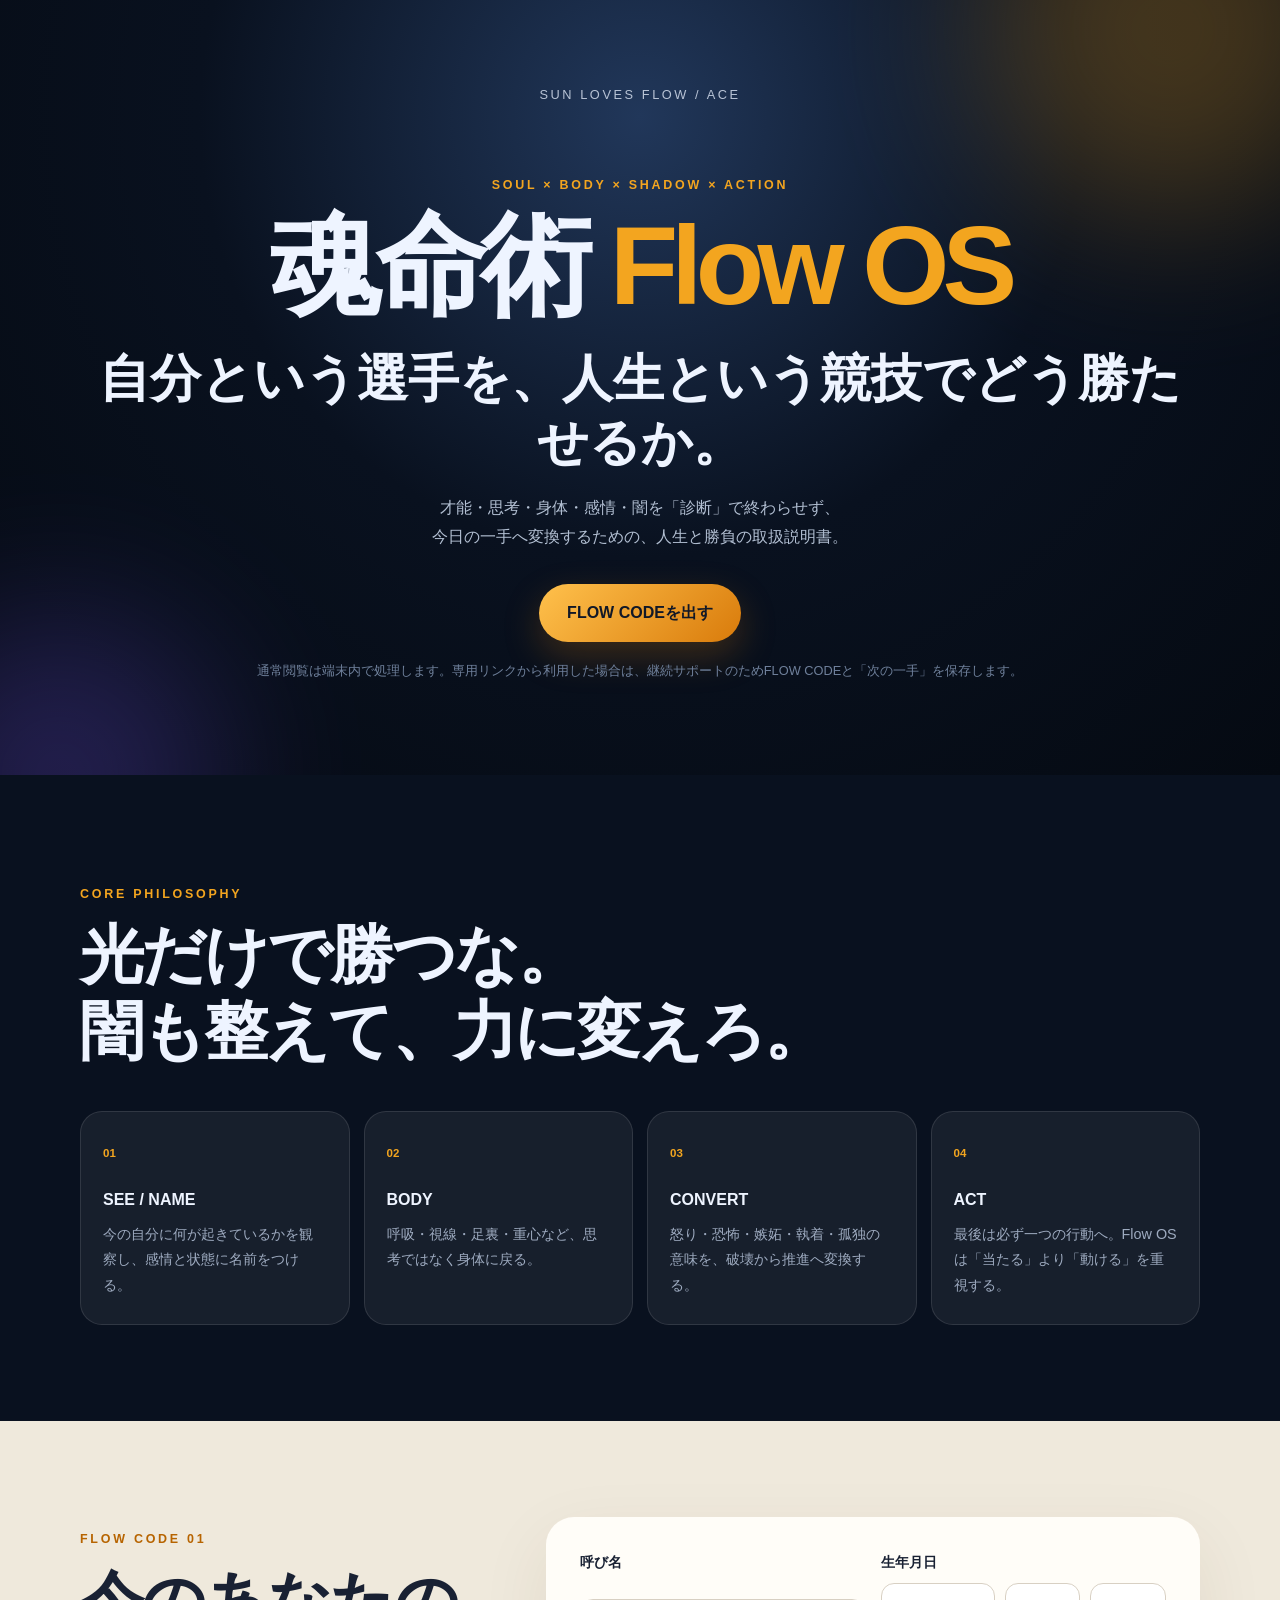
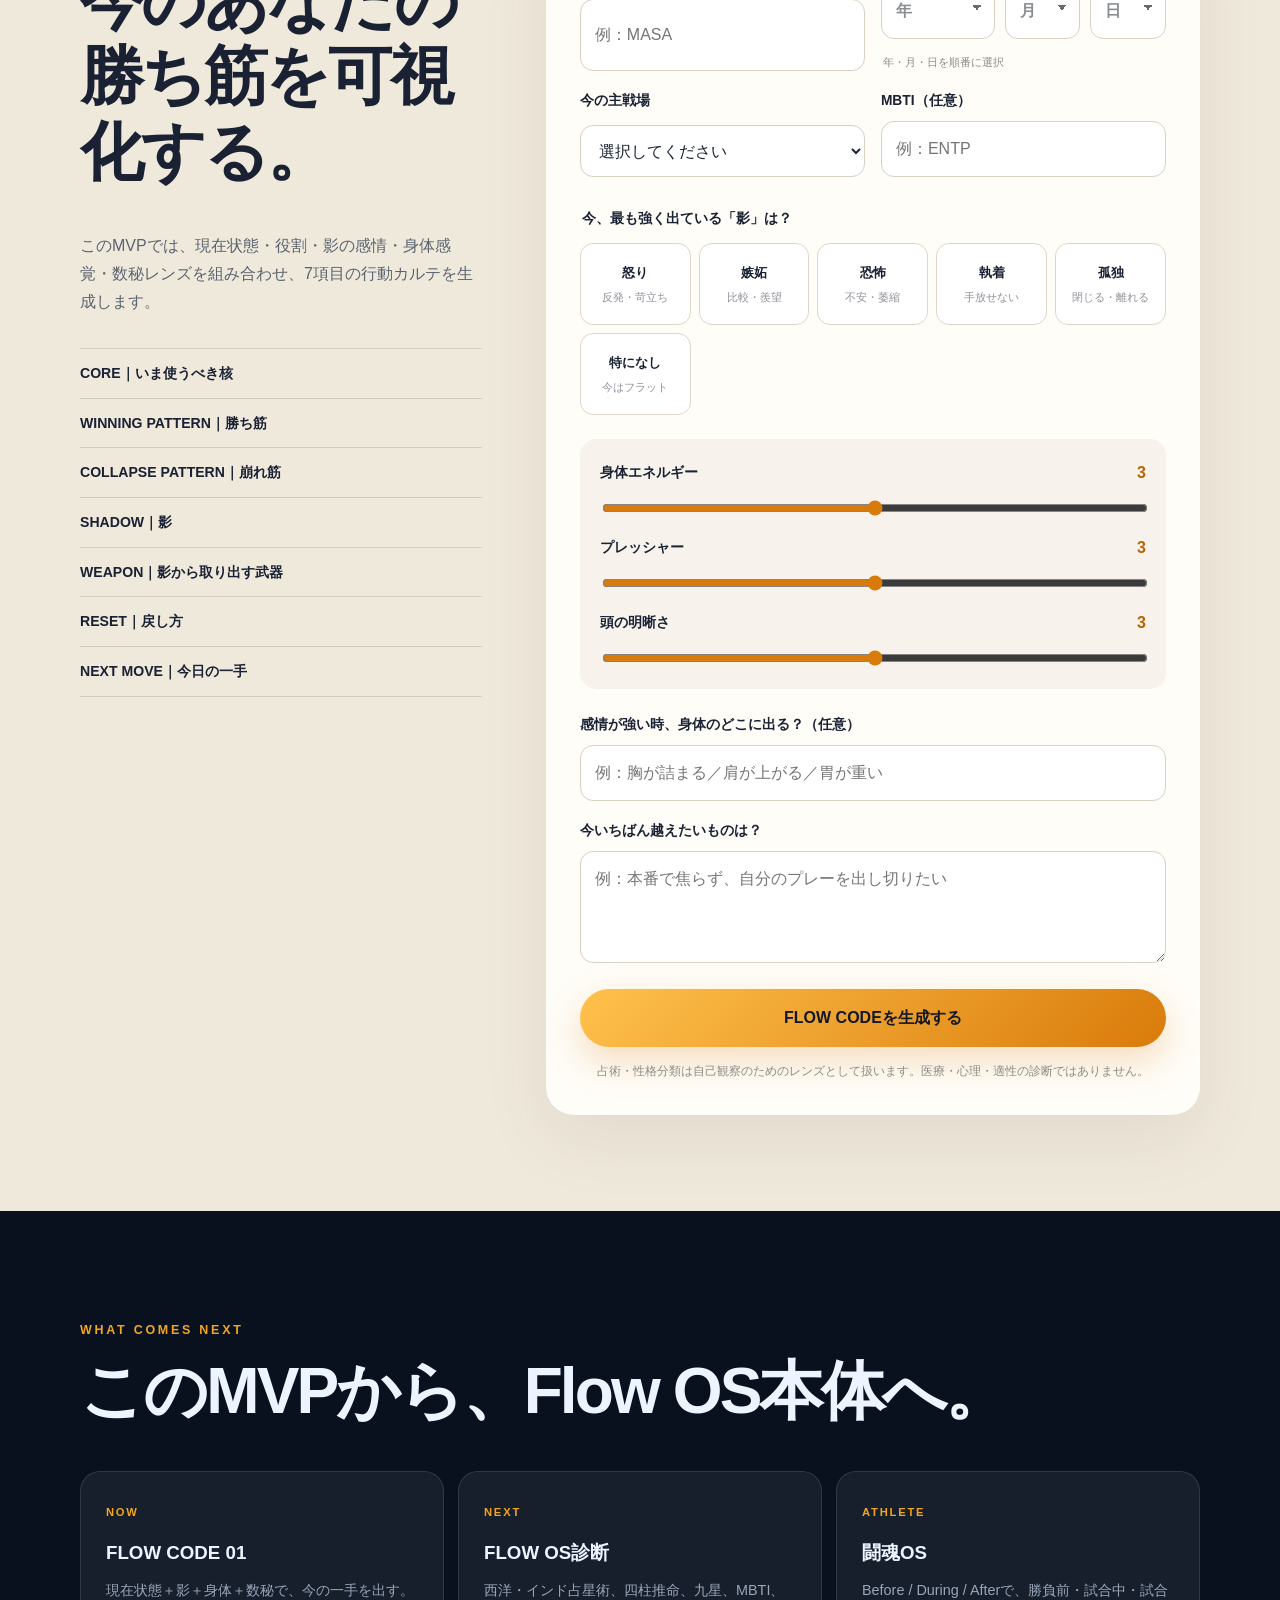
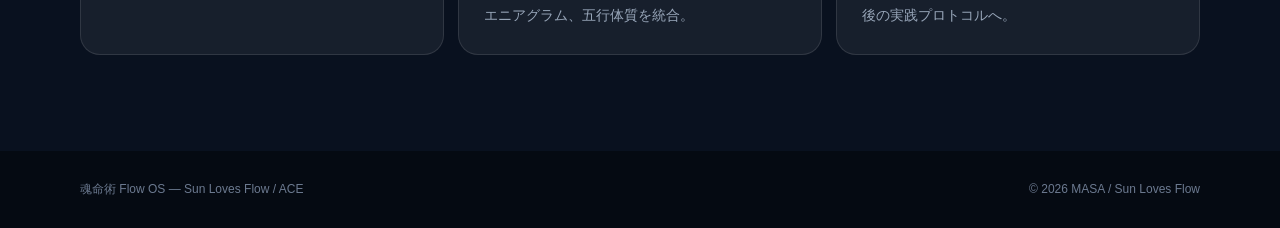
==== commit 40c13583: "feat: add neutral shadow option" ====
--- a/flow-os/index.html
+++ b/flow-os/index.html
@@ -121,6 +121,7 @@
               <label><input type="radio" name="shadow" value="fear"><span>恐怖<small>不安・萎縮</small></span></label>
               <label><input type="radio" name="shadow" value="attachment"><span>執着<small>手放せない</small></span></label>
               <label><input type="radio" name="shadow" value="solitude"><span>孤独<small>閉じる・離れる</small></span></label>
+              <label><input type="radio" name="shadow" value="neutral"><span>特になし<small>今はフラット</small></span></label>
             </div>
           </fieldset>
 
@@ -225,5 +226,6 @@
 
   <script src="./birthdate.js"></script>
   <script src="./app.js"></script>
+  <script src="./shadow-neutral.js"></script>
 </body>
 </html>
